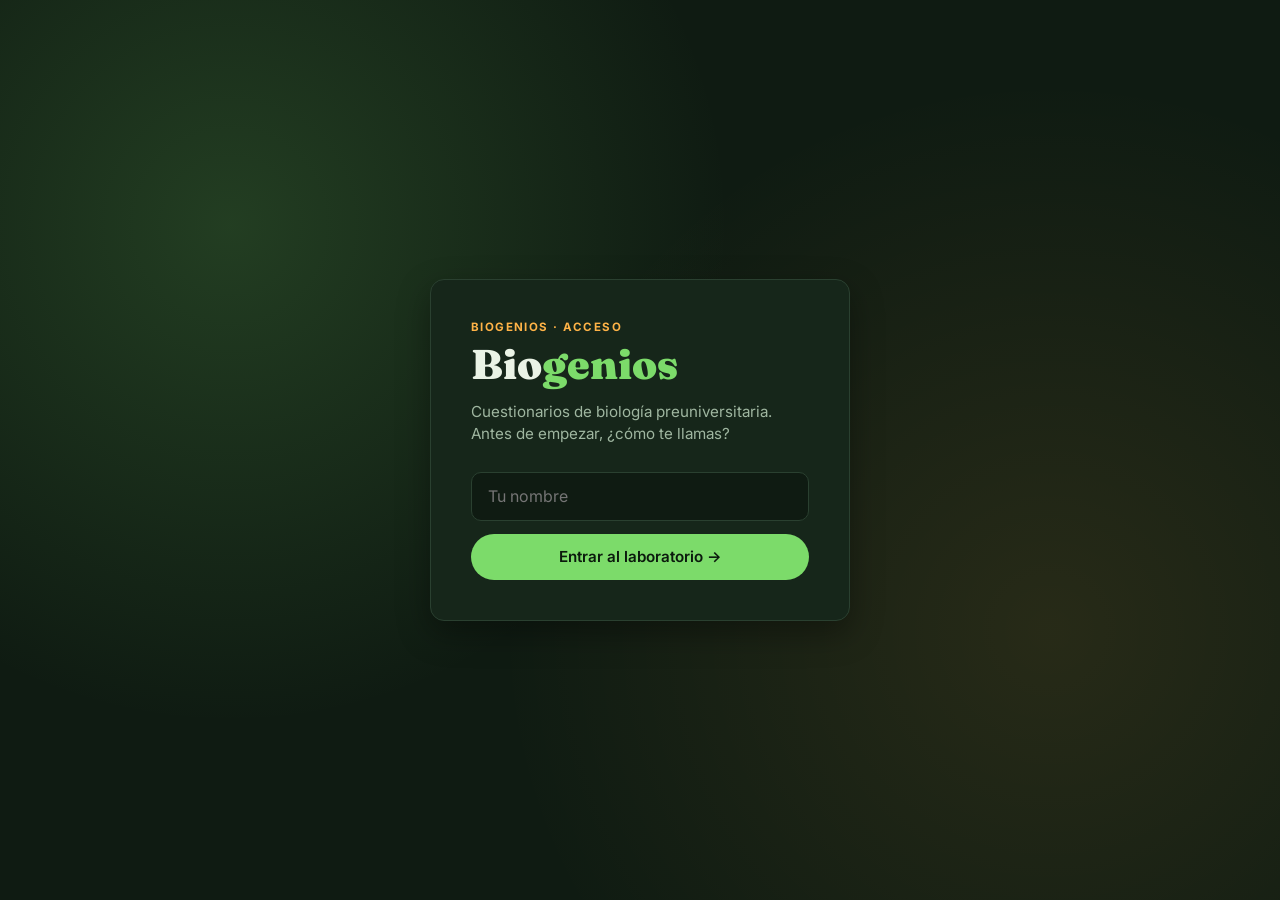
==== index.html @ 0e8a7526 "CargarPrimera carga por primera vez de la web app BioGenios" ====
<!DOCTYPE html>
<html lang="es">
<head>
<meta charset="UTF-8">
<meta name="viewport" content="width=device-width, initial-scale=1.0">
<title>BIOGENIOS · Cuestionarios de Biología Preuniversitaria</title>
<link rel="preconnect" href="https://fonts.googleapis.com">
<link rel="preconnect" href="https://fonts.gstatic.com" crossorigin>
<link href="https://fonts.googleapis.com/css2?family=Fraunces:opsz,wght@9..144,400;9..144,600;9..144,700;9..144,900&family=Inter:wght@400;500;600;700;800&display=swap" rel="stylesheet">
<link rel="stylesheet" href="css/style.css">
</head>
<body>

<!-- ============ PANTALLA: REGISTRO DE NOMBRE ============ -->
<section id="pantalla-nombre" class="pantalla pantalla-nombre">
  <div class="hero-spore" aria-hidden="true"></div>
  <div class="tarjeta-nombre">
    <p class="eyebrow">BIOGENIOS · acceso</p>
    <h1 class="titulo-marca">Bio<span>genios</span></h1>
    <p class="subtitulo">Cuestionarios de biología preuniversitaria. Antes de empezar, ¿cómo te llamas?</p>
    <form id="form-nombre" autocomplete="off">
      <input type="text" id="input-nombre" placeholder="Tu nombre" maxlength="24" required>
      <button type="submit" class="btn btn-primario">Entrar al laboratorio →</button>
    </form>
  </div>
</section>

<!-- ============ MODAL: PREGUNTA DEL DÍA PENDIENTE ============ -->
<div id="modal-diario" class="modal-overlay oculto">
  <div class="modal-caja">
    <p class="eyebrow">📌 Espécimen del día</p>
    <h2>Tienes la pregunta del día pendiente</h2>
    <p class="modal-texto">Cada día hay una pregunta nueva esperándote. Resuélvela ahora o más tarde, como prefieras.</p>
    <div class="modal-acciones">
      <button id="btn-modal-mas-tarde" class="btn btn-secundario">Más tarde</button>
      <button id="btn-modal-resolver" class="btn btn-primario">Resolver ahora</button>
    </div>
  </div>
</div>

<!-- ============ APP PRINCIPAL ============ -->
<div id="app" class="app oculto">

  <header class="topbar">
    <div class="marca-mini">Bio<span>genios</span></div>
    <nav class="nav-modulos" id="nav-modulos"><!-- generado por JS --></nav>
    <div class="usuario-chip">
      <span id="chip-nombre">—</span>
      <button id="btn-progreso" class="btn-icono" title="Mi progreso">📊</button>
    </div>
  </header>

  <main class="contenido">

    <!-- ----- VISTA: QUIZ (práctica libre / módulo / pregunta del día) ----- -->
    <section id="vista-quiz" class="vista">
      <div class="quiz-encabezado">
        <p class="eyebrow" id="quiz-eyebrow">MÓDULO · TEMA</p>
        <button id="btn-siguiente" class="btn btn-texto">Siguiente pregunta ↻</button>
      </div>

      <article class="ficha-especimen" id="ficha-pregunta">
        <h2 id="texto-pregunta">Cargando pregunta…</h2>
        <ul class="alternativas" id="lista-alternativas"><!-- generado por JS --></ul>
        <div class="feedback oculto" id="caja-feedback">
          <p id="feedback-titulo"></p>
          <p id="feedback-texto" class="feedback-texto"></p>
        </div>
      </article>
    </section>

    <!-- ----- VISTA: SELECCIÓN DE TEMA (solo para módulo "temas") ----- -->
    <section id="vista-temas" class="vista oculto">
      <p class="eyebrow">🧬 Temas específicos</p>
      <h2>Elige un tema</h2>
      <div class="grid-temas" id="grid-temas"><!-- generado por JS --></div>
    </section>

    <!-- ----- VISTA: PROGRESO ----- -->
    <section id="vista-progreso" class="vista oculto">
      <p class="eyebrow">📊 Bitácora personal</p>
      <h2>Mi progreso</h2>
      <div class="tarjetas-progreso" id="tarjetas-progreso"><!-- generado por JS --></div>
      <h3 class="subtitulo-seccion">Mejores sesiones</h3>
      <ol class="ranking-local" id="ranking-local"><!-- generado por JS --></ol>
    </section>

  </main>
</div>

<script src="data/preguntas.js"></script>
<script src="js/storage.js"></script>
<script src="js/quiz.js"></script>
<script src="js/app.js"></script>
</body>
</html>
---- css/style.css ----
/* =========================================================
   BIOGENIOS — Tokens de diseño
   Paleta: laboratorio botánico nocturno
   ========================================================= */
:root {
  --bg:            #0F1B12;
  --bg-tarjeta:    #16261A;
  --bg-tarjeta-2:  #1C2E20;
  --linea:         #2A4030;
  --texto:         #EAF3E6;
  --texto-tenue:   #9FB6A0;
  --acento:        #7CDB6A;
  --acento-oscuro: #4FA840;
  --ambar:         #FFB347;
  --correcto:      #5FD068;
  --incorrecto:    #E8543E;
  --correcto-bg:   rgba(95, 208, 104, 0.14);
  --incorrecto-bg: rgba(232, 84, 62, 0.14);

  --fuente-display: "Fraunces", serif;
  --fuente-cuerpo:  "Inter", system-ui, sans-serif;

  --radio: 14px;
  --sombra: 0 12px 32px rgba(0,0,0,0.35);
}

* { box-sizing: border-box; }

html, body {
  margin: 0;
  padding: 0;
  background: var(--bg);
  color: var(--texto);
  font-family: var(--fuente-cuerpo);
  min-height: 100vh;
}

.oculto { display: none !important; }

button { font-family: inherit; cursor: pointer; }
input { font-family: inherit; }

/* ---------- Botones ---------- */
.btn {
  border: none;
  border-radius: 999px;
  padding: 0.85rem 1.6rem;
  font-weight: 600;
  font-size: 0.95rem;
  transition: transform 0.15s ease, opacity 0.15s ease;
}
.btn:active { transform: scale(0.97); }
.btn-primario {
  background: var(--acento);
  color: #0B1A0D;
}
.btn-primario:hover { background: #8FE57E; }
.btn-secundario {
  background: transparent;
  color: var(--texto);
  border: 1px solid var(--linea);
}
.btn-secundario:hover { border-color: var(--acento); }
.btn-texto {
  background: none;
  border: none;
  color: var(--acento);
  font-weight: 600;
  font-size: 0.9rem;
  padding: 0.4rem 0.6rem;
}
.btn-icono {
  background: var(--bg-tarjeta-2);
  border: 1px solid var(--linea);
  border-radius: 10px;
  width: 38px;
  height: 38px;
  font-size: 1rem;
  display: grid;
  place-items: center;
}

.eyebrow {
  font-family: var(--fuente-cuerpo);
  font-size: 0.72rem;
  font-weight: 700;
  letter-spacing: 0.12em;
  text-transform: uppercase;
  color: var(--ambar);
  margin: 0 0 0.6rem 0;
}

/* =========================================================
   PANTALLA DE NOMBRE
   ========================================================= */
.pantalla-nombre {
  min-height: 100vh;
  display: grid;
  place-items: center;
  position: relative;
  overflow: hidden;
  padding: 1.5rem;
}

.hero-spore {
  position: absolute;
  inset: 0;
  background:
    radial-gradient(circle at 18% 25%, rgba(124,219,106,0.18), transparent 40%),
    radial-gradient(circle at 82% 70%, rgba(255,179,71,0.10), transparent 45%);
  pointer-events: none;
}

.tarjeta-nombre {
  position: relative;
  z-index: 1;
  background: var(--bg-tarjeta);
  border: 1px solid var(--linea);
  border-radius: var(--radio);
  padding: 2.5rem;
  max-width: 420px;
  width: 100%;
  box-shadow: var(--sombra);
}

.titulo-marca {
  font-family: var(--fuente-display);
  font-size: 2.6rem;
  font-weight: 900;
  margin: 0.2rem 0 0.8rem 0;
  line-height: 1;
}
.titulo-marca span { color: var(--acento); }

.subtitulo {
  color: var(--texto-tenue);
  font-size: 0.95rem;
  line-height: 1.5;
  margin-bottom: 1.6rem;
}

#form-nombre { display: flex; flex-direction: column; gap: 0.8rem; }
#input-nombre {
  background: var(--bg);
  border: 1px solid var(--linea);
  border-radius: 10px;
  padding: 0.85rem 1rem;
  color: var(--texto);
  font-size: 1rem;
}
#input-nombre:focus {
  outline: none;
  border-color: var(--acento);
}

/* =========================================================
   MODAL PREGUNTA DEL DÍA
   ========================================================= */
.modal-overlay {
  position: fixed;
  inset: 0;
  background: rgba(5, 10, 6, 0.72);
  display: grid;
  place-items: center;
  z-index: 100;
  padding: 1.5rem;
}
.modal-caja {
  background: var(--bg-tarjeta);
  border: 1px solid var(--linea);
  border-top: 3px solid var(--ambar);
  border-radius: var(--radio);
  padding: 2rem;
  max-width: 420px;
  box-shadow: var(--sombra);
}
.modal-caja h2 {
  font-family: var(--fuente-display);
  font-size: 1.5rem;
  margin: 0.2rem 0 0.6rem 0;
}
.modal-texto {
  color: var(--texto-tenue);
  font-size: 0.92rem;
  line-height: 1.5;
  margin-bottom: 1.6rem;
}
.modal-acciones {
  display: flex;
  gap: 0.7rem;
  justify-content: flex-end;
}

/* =========================================================
   APP / TOPBAR
   ========================================================= */
.app { min-height: 100vh; }

.topbar {
  display: flex;
  align-items: center;
  gap: 1.2rem;
  padding: 1rem 1.5rem;
  border-bottom: 1px solid var(--linea);
  background: rgba(15,27,18,0.85);
  position: sticky;
  top: 0;
  z-index: 10;
  backdrop-filter: blur(6px);
  flex-wrap: wrap;
}

.marca-mini {
  font-family: var(--fuente-display);
  font-weight: 800;
  font-size: 1.25rem;
}
.marca-mini span { color: var(--acento); }

.nav-modulos {
  display: flex;
  gap: 0.4rem;
  flex-wrap: wrap;
  flex: 1;
}
.nav-modulos button {
  background: transparent;
  border: 1px solid var(--linea);
  color: var(--texto-tenue);
  border-radius: 999px;
  padding: 0.5rem 0.95rem;
  font-size: 0.85rem;
  font-weight: 600;
  white-space: nowrap;
}
.nav-modulos button:hover { border-color: var(--acento); color: var(--texto); }
.nav-modulos button.activo {
  background: var(--acento);
  color: #0B1A0D;
  border-color: var(--acento);
}

.usuario-chip {
  display: flex;
  align-items: center;
  gap: 0.6rem;
  margin-left: auto;
}
#chip-nombre {
  font-size: 0.85rem;
  color: var(--texto-tenue);
  font-weight: 600;
}

.contenido {
  max-width: 760px;
  margin: 0 auto;
  padding: 2rem 1.5rem 4rem;
}

/* =========================================================
   FICHA DE ESPÉCIMEN (la pregunta)
   ========================================================= */
.quiz-encabezado {
  display: flex;
  justify-content: space-between;
  align-items: center;
  margin-bottom: 0.4rem;
}

.ficha-especimen {
  background: var(--bg-tarjeta);
  border: 1px solid var(--linea);
  border-radius: var(--radio);
  padding: 2rem;
  box-shadow: var(--sombra);
}

.ficha-especimen h2 {
  font-family: var(--fuente-display);
  font-weight: 600;
  font-size: 1.4rem;
  line-height: 1.4;
  margin: 0 0 1.6rem 0;
}

.alternativas {
  list-style: none;
  margin: 0;
  padding: 0;
  display: flex;
  flex-direction: column;
  gap: 0.65rem;
}

.alternativa {
  display: flex;
  align-items: center;
  gap: 0.85rem;
  background: var(--bg-tarjeta-2);
  border: 1px solid var(--linea);
  border-left: 4px solid var(--linea);
  border-radius: 10px;
  padding: 0.85rem 1rem;
  cursor: pointer;
  transition: border-color 0.15s ease, background 0.15s ease;
}
.alternativa:hover:not(.bloqueada) {
  border-left-color: var(--acento);
  background: rgba(124,219,106,0.06);
}
.alternativa .marcador {
  font-weight: 700;
  color: var(--texto-tenue);
  font-size: 0.85rem;
  min-width: 1.4rem;
}
.alternativa .texto-alt { flex: 1; font-size: 0.95rem; }
.alternativa .emoji-resultado { font-size: 1.1rem; }

.alternativa.bloqueada { cursor: default; }
.alternativa.correcta {
  border-left-color: var(--correcto);
  background: var(--correcto-bg);
}
.alternativa.correcta .marcador,
.alternativa.correcta .texto-alt { color: var(--correcto); }

.alternativa.incorrecta {
  border-left-color: var(--incorrecto);
  background: var(--incorrecto-bg);
}
.alternativa.incorrecta .marcador,
.alternativa.incorrecta .texto-alt { color: var(--incorrecto); }

.feedback {
  margin-top: 1.4rem;
  padding: 1rem 1.2rem;
  border-radius: 10px;
  background: var(--bg-tarjeta-2);
  border-left: 4px solid var(--ambar);
}
.feedback#caja-feedback p#feedback-titulo {
  margin: 0 0 0.3rem 0;
  font-weight: 700;
}
.feedback-texto {
  margin: 0;
  color: var(--texto-tenue);
  font-size: 0.9rem;
  line-height: 1.5;
}

/* =========================================================
   GRID DE TEMAS
   ========================================================= */
.grid-temas {
  display: grid;
  grid-template-columns: repeat(auto-fill, minmax(160px, 1fr));
  gap: 0.8rem;
  margin-top: 1rem;
}
.tarjeta-tema {
  background: var(--bg-tarjeta);
  border: 1px solid var(--linea);
  border-radius: var(--radio);
  padding: 1.2rem;
  text-align: left;
  color: var(--texto);
}
.tarjeta-tema:hover { border-color: var(--acento); }
.tarjeta-tema .nombre-tema {
  font-family: var(--fuente-display);
  font-weight: 600;
  font-size: 1.05rem;
  display: block;
  margin-bottom: 0.3rem;
}
.tarjeta-tema .conteo-tema {
  color: var(--texto-tenue);
  font-size: 0.8rem;
}

/* =========================================================
   PROGRESO
   ========================================================= */
.subtitulo-seccion {
  font-family: var(--fuente-display);
  font-size: 1.1rem;
  margin: 2rem 0 0.8rem 0;
}
.tarjetas-progreso {
  display: grid;
  grid-template-columns: repeat(auto-fit, minmax(150px, 1fr));
  gap: 0.8rem;
}
.tarjeta-stat {
  background: var(--bg-tarjeta);
  border: 1px solid var(--linea);
  border-radius: var(--radio);
  padding: 1.2rem;
}
.tarjeta-stat .valor-stat {
  font-family: var(--fuente-display);
  font-size: 1.8rem;
  font-weight: 700;
  color: var(--acento);
}
.tarjeta-stat .label-stat {
  font-size: 0.78rem;
  color: var(--texto-tenue);
  text-transform: uppercase;
  letter-spacing: 0.06em;
}

.ranking-local {
  list-style: none;
  padding: 0;
  margin: 0;
  display: flex;
  flex-direction: column;
  gap: 0.5rem;
}
.ranking-local li {
  display: flex;
  justify-content: space-between;
  background: var(--bg-tarjeta);
  border: 1px solid var(--linea);
  border-radius: 10px;
  padding: 0.7rem 1rem;
  font-size: 0.9rem;
}
.ranking-local .puesto { color: var(--ambar); font-weight: 700; margin-right: 0.6rem; }

/* =========================================================
   RESPONSIVE
   ========================================================= */
@media (max-width: 560px) {
  .titulo-marca { font-size: 2.1rem; }
  .ficha-especimen { padding: 1.4rem; }
  .topbar { padding: 0.8rem 1rem; }
  .usuario-chip { margin-left: 0; }
}

/* Accesibilidad: foco visible */
button:focus-visible,
input:focus-visible,
.alternativa:focus-visible {
  outline: 2px solid var(--acento);
  outline-offset: 2px;
}

@media (prefers-reduced-motion: reduce) {
  * { transition: none !important; animation: none !important; }
}
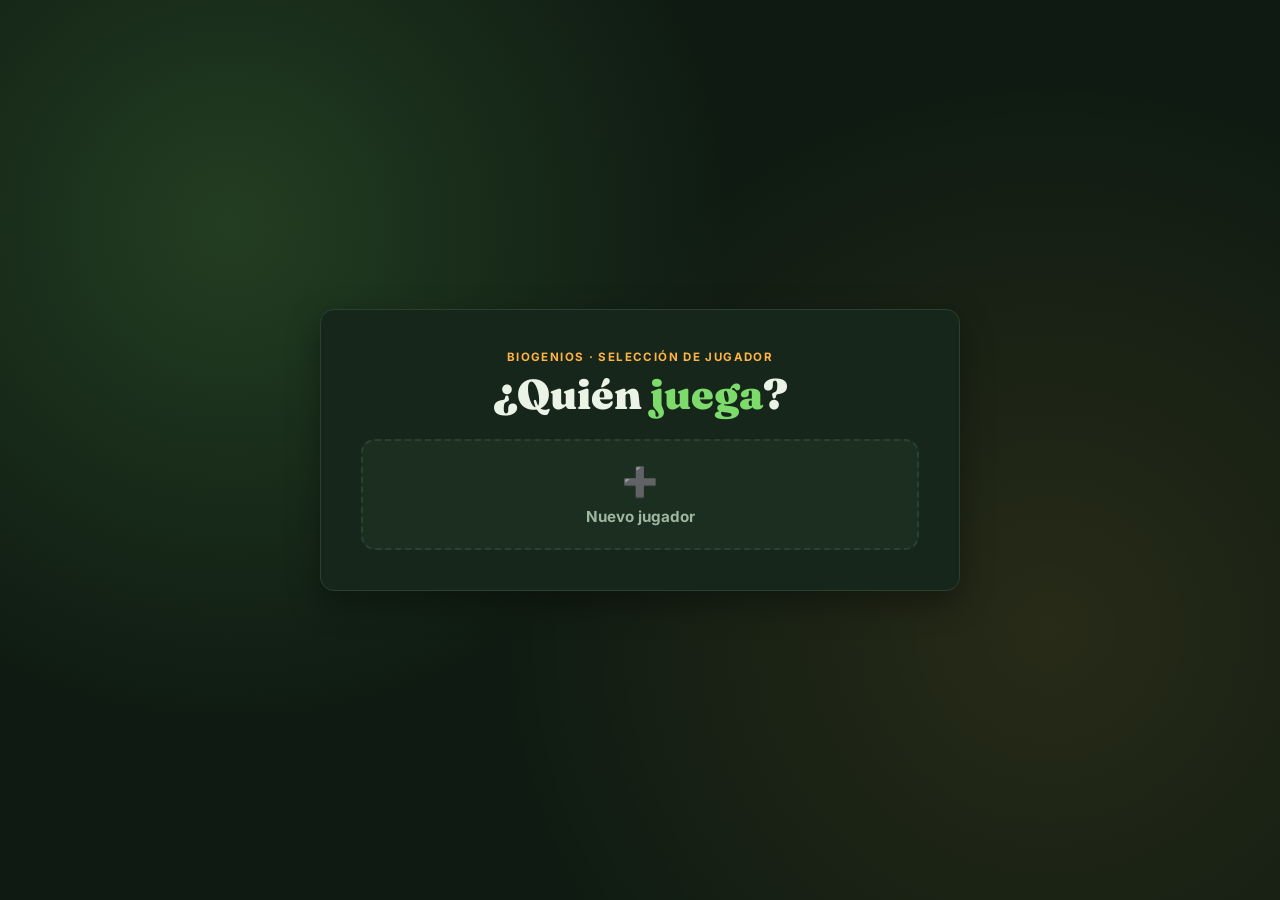
==== commit 199ef6e9: "v0.2: sistema de jugadores con BIOGENIOS_DATA y migración automática" ====
--- a/index.html
+++ b/index.html
@@ -11,19 +11,32 @@
 </head>
 <body>
 
-<!-- ============ PANTALLA: REGISTRO DE NOMBRE ============ -->
-<section id="pantalla-nombre" class="pantalla pantalla-nombre">
+<!-- ============ PANTALLA: ¿QUIÉN JUGARÁ? (selección de perfil) ============ -->
+<section id="pantalla-jugadores" class="pantalla pantalla-jugadores">
   <div class="hero-spore" aria-hidden="true"></div>
-  <div class="tarjeta-nombre">
-    <p class="eyebrow">BIOGENIOS · acceso</p>
-    <h1 class="titulo-marca">Bio<span>genios</span></h1>
-    <p class="subtitulo">Cuestionarios de biología preuniversitaria. Antes de empezar, ¿cómo te llamas?</p>
-    <form id="form-nombre" autocomplete="off">
-      <input type="text" id="input-nombre" placeholder="Tu nombre" maxlength="24" required>
-      <button type="submit" class="btn btn-primario">Entrar al laboratorio →</button>
+  <div class="tarjeta-jugadores">
+    <p class="eyebrow">BIOGENIOS · selección de jugador</p>
+    <h1 class="titulo-marca">¿Quién <span>juega</span>?</h1>
+    <div class="grid-perfiles" id="grid-perfiles"><!-- generado por JS --></div>
+  </div>
+</section>
+
+<!-- ============ MODAL: CREAR JUGADOR ============ -->
+<div id="modal-crear-jugador" class="modal-overlay oculto">
+  <div class="modal-caja">
+    <p class="eyebrow">➕ Nuevo jugador</p>
+    <h2>Crea tu perfil</h2>
+    <form id="form-crear-jugador" autocomplete="off">
+      <input type="text" id="input-nombre-jugador" placeholder="Nombre del jugador" maxlength="18" required>
+      <p class="label-avatares">Elige un avatar</p>
+      <div class="grid-avatares" id="grid-avatares"><!-- generado por JS --></div>
+      <div class="modal-acciones">
+        <button type="button" id="btn-cancelar-jugador" class="btn btn-secundario">Cancelar</button>
+        <button type="submit" class="btn btn-primario">Crear jugador</button>
+      </div>
     </form>
   </div>
-</section>
+</div>
 
 <!-- ============ MODAL: PREGUNTA DEL DÍA PENDIENTE ============ -->
 <div id="modal-diario" class="modal-overlay oculto">
@@ -45,8 +58,10 @@
     <div class="marca-mini">Bio<span>genios</span></div>
     <nav class="nav-modulos" id="nav-modulos"><!-- generado por JS --></nav>
     <div class="usuario-chip">
+      <span id="chip-racha" class="chip-racha" title="Racha de días"></span>
       <span id="chip-nombre">—</span>
       <button id="btn-progreso" class="btn-icono" title="Mi progreso">📊</button>
+      <button id="btn-cambiar-jugador" class="btn-icono" title="Cambiar de jugador">🔄</button>
     </div>
   </header>
 
--- a/css/style.css
+++ b/css/style.css
@@ -93,7 +93,7 @@
 /* =========================================================
    PANTALLA DE NOMBRE
    ========================================================= */
-.pantalla-nombre {
+.pantalla-jugadores {
   min-height: 100vh;
   display: grid;
   place-items: center;
@@ -111,16 +111,17 @@
   pointer-events: none;
 }
 
-.tarjeta-nombre {
+.tarjeta-jugadores {
   position: relative;
   z-index: 1;
   background: var(--bg-tarjeta);
   border: 1px solid var(--linea);
   border-radius: var(--radio);
   padding: 2.5rem;
-  max-width: 420px;
+  max-width: 640px;
   width: 100%;
   box-shadow: var(--sombra);
+  text-align: center;
 }
 
 .titulo-marca {
@@ -151,6 +152,82 @@
 #input-nombre:focus {
   outline: none;
   border-color: var(--acento);
+}
+
+/* ---------- Selección de jugadores (¿Quién juega?) ---------- */
+.grid-perfiles {
+  display: grid;
+  grid-template-columns: repeat(auto-fit, minmax(120px, 1fr));
+  gap: 1rem;
+  margin-top: 1.5rem;
+}
+.tarjeta-perfil {
+  background: var(--bg-tarjeta-2);
+  border: 2px solid var(--linea);
+  border-radius: var(--radio);
+  padding: 1.4rem 0.8rem;
+  text-align: center;
+  color: var(--texto);
+  display: flex;
+  flex-direction: column;
+  align-items: center;
+  gap: 0.5rem;
+}
+.tarjeta-perfil:hover { border-color: var(--acento); transform: translateY(-2px); }
+.tarjeta-perfil .avatar-perfil { font-size: 2.4rem; }
+.tarjeta-perfil .nombre-perfil { font-weight: 700; font-size: 0.95rem; }
+.tarjeta-perfil .racha-perfil { font-size: 0.75rem; color: var(--texto-tenue); }
+
+.tarjeta-perfil.tarjeta-nueva {
+  border-style: dashed;
+  color: var(--texto-tenue);
+  justify-content: center;
+  min-height: 110px;
+}
+.tarjeta-perfil.tarjeta-nueva:hover { color: var(--acento); }
+.tarjeta-perfil.tarjeta-nueva .avatar-perfil { font-size: 1.8rem; }
+
+/* ---------- Modal crear jugador ---------- */
+#form-crear-jugador { display: flex; flex-direction: column; gap: 0.6rem; text-align: left; }
+#input-nombre-jugador {
+  background: var(--bg);
+  border: 1px solid var(--linea);
+  border-radius: 10px;
+  padding: 0.85rem 1rem;
+  color: var(--texto);
+  font-size: 1rem;
+}
+#input-nombre-jugador:focus { outline: none; border-color: var(--acento); }
+
+.label-avatares {
+  font-size: 0.8rem;
+  color: var(--texto-tenue);
+  margin: 0.6rem 0 0.2rem 0;
+}
+.grid-avatares {
+  display: grid;
+  grid-template-columns: repeat(4, 1fr);
+  gap: 0.5rem;
+  margin-bottom: 0.4rem;
+}
+.opcion-avatar {
+  background: var(--bg-tarjeta-2);
+  border: 2px solid var(--linea);
+  border-radius: 10px;
+  font-size: 1.5rem;
+  padding: 0.5rem 0;
+}
+.opcion-avatar.seleccionado { border-color: var(--acento); background: rgba(124,219,106,0.12); }
+
+/* ---------- Chip de racha en topbar ---------- */
+.chip-racha {
+  font-size: 0.8rem;
+  font-weight: 700;
+  color: var(--ambar);
+  background: var(--bg-tarjeta-2);
+  border: 1px solid var(--linea);
+  border-radius: 999px;
+  padding: 0.3rem 0.7rem;
 }
 
 /* =========================================================
